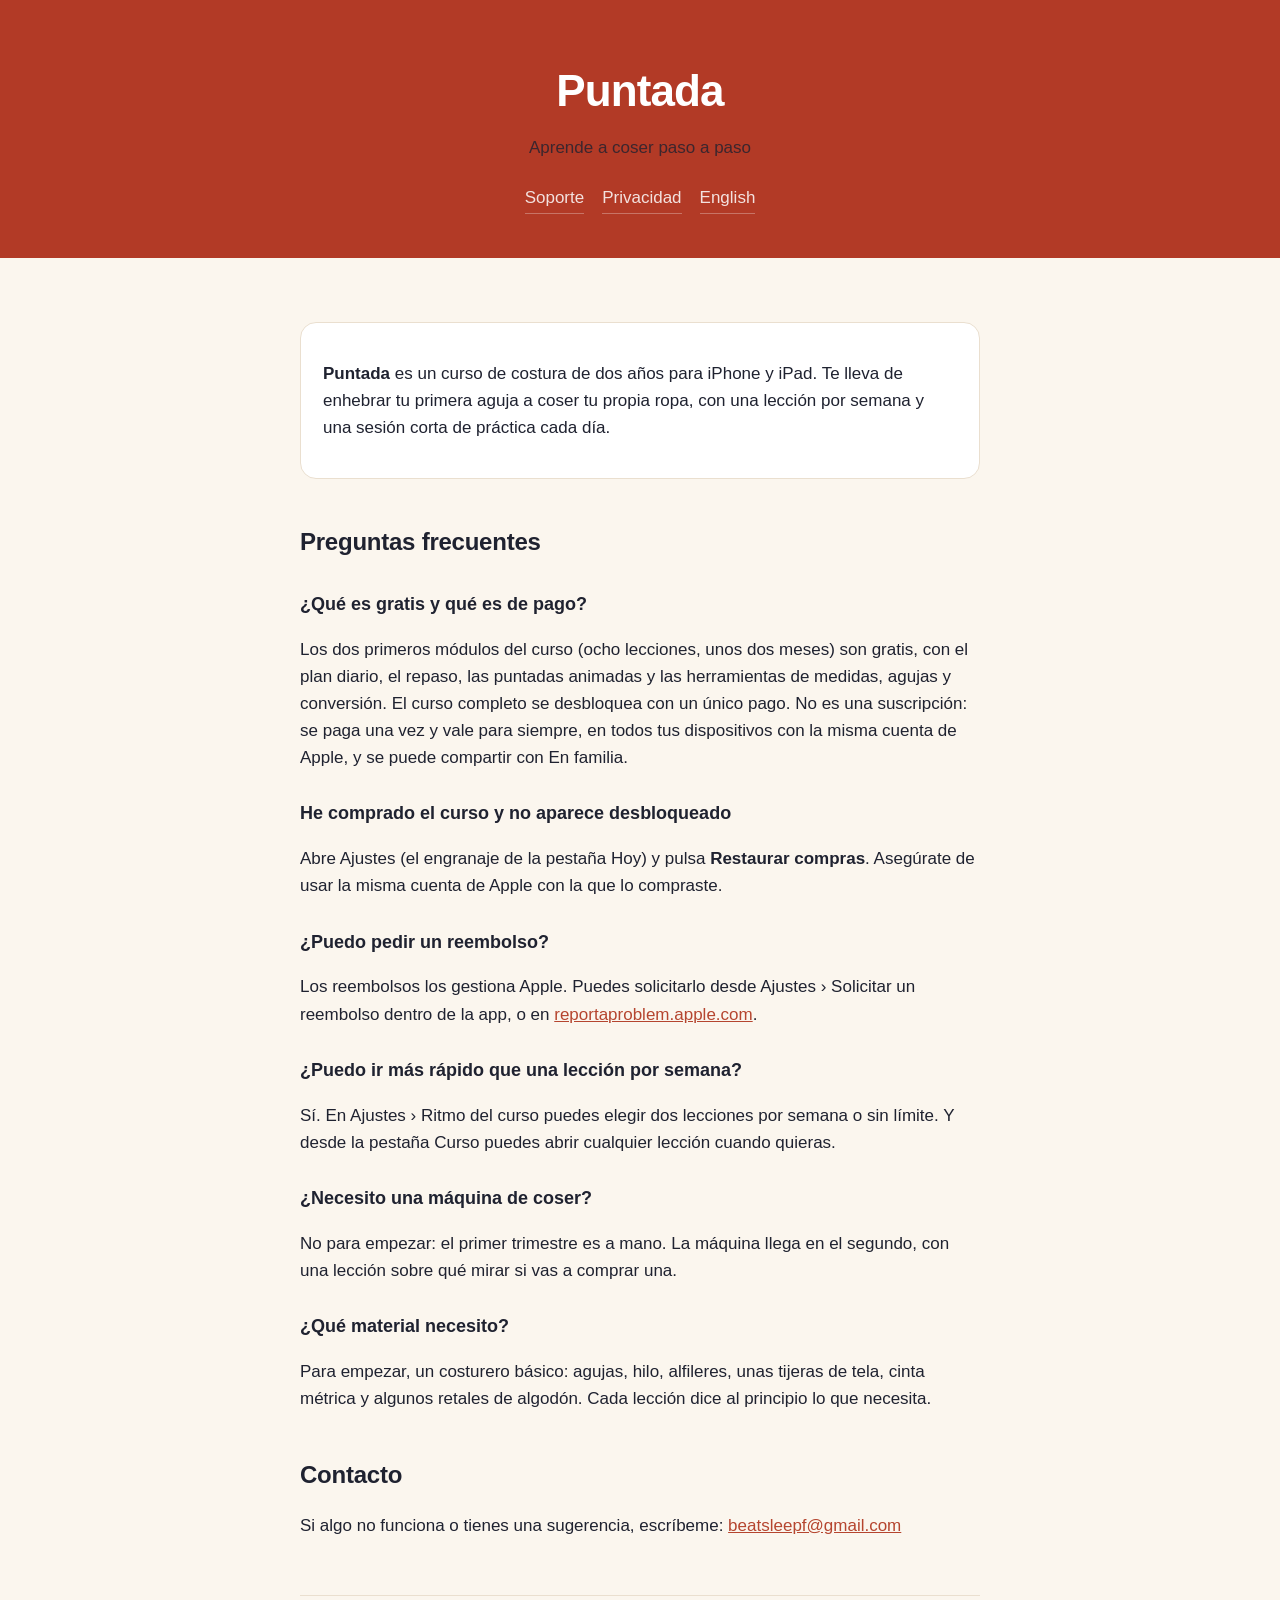
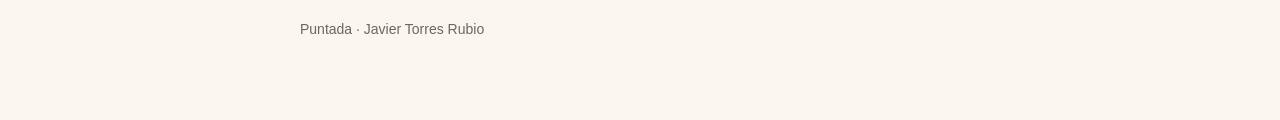
==== index.html @ d6b422dc "Web de soporte y privacidad de Puntada" ====
<!doctype html>
<html lang="es">
<head>
<meta charset="utf-8">
<meta name="viewport" content="width=device-width, initial-scale=1, viewport-fit=cover">
<title>Puntada: aprende a coser paso a paso · Soporte</title>
<link rel="canonical" href="https://javi7899.github.io/puntada-web/">
<link rel="alternate" hreflang="es" href="https://javi7899.github.io/puntada-web/">
<link rel="alternate" hreflang="en" href="https://javi7899.github.io/puntada-web/en/">
<meta name="description" content="Puntada es un curso de costura de dos años para iPhone y iPad: puntadas a mano, máquina, arreglos, patrones y confección, diez minutos al día. Soporte y preguntas frecuentes.">
<link rel="stylesheet" href="estilo.css">
</head>
<body>
<header>
  <h1>Puntada</h1>
  <p>Aprende a coser paso a paso</p>
  <nav>
    <a href="index.html">Soporte</a>
    <a href="privacidad.html">Privacidad</a>
    <a href="en/" hreflang="en" lang="en">English</a>
  </nav>
</header>
<main>
  <div class="card">
    <p><strong>Puntada</strong> es un curso de costura de dos años para iPhone y iPad. Te lleva de enhebrar tu primera aguja a coser tu propia ropa, con una lección por semana y una sesión corta de práctica cada día.</p>
  </div>

  <h2>Preguntas frecuentes</h2>
  <h3>¿Qué es gratis y qué es de pago?</h3>
  <p>Los dos primeros módulos del curso (ocho lecciones, unos dos meses) son gratis, con el plan diario, el repaso, las puntadas animadas y las herramientas de medidas, agujas y conversión. El curso completo se desbloquea con un único pago. No es una suscripción: se paga una vez y vale para siempre, en todos tus dispositivos con la misma cuenta de Apple, y se puede compartir con En familia.</p>
  <h3>He comprado el curso y no aparece desbloqueado</h3>
  <p>Abre Ajustes (el engranaje de la pestaña Hoy) y pulsa <strong>Restaurar compras</strong>. Asegúrate de usar la misma cuenta de Apple con la que lo compraste.</p>
  <h3>¿Puedo pedir un reembolso?</h3>
  <p>Los reembolsos los gestiona Apple. Puedes solicitarlo desde Ajustes › Solicitar un reembolso dentro de la app, o en <a href="https://reportaproblem.apple.com">reportaproblem.apple.com</a>.</p>
  <h3>¿Puedo ir más rápido que una lección por semana?</h3>
  <p>Sí. En Ajustes › Ritmo del curso puedes elegir dos lecciones por semana o sin límite. Y desde la pestaña Curso puedes abrir cualquier lección cuando quieras.</p>
  <h3>¿Necesito una máquina de coser?</h3>
  <p>No para empezar: el primer trimestre es a mano. La máquina llega en el segundo, con una lección sobre qué mirar si vas a comprar una.</p>
  <h3>¿Qué material necesito?</h3>
  <p>Para empezar, un costurero básico: agujas, hilo, alfileres, unas tijeras de tela, cinta métrica y algunos retales de algodón. Cada lección dice al principio lo que necesita.</p>

  <h2>Contacto</h2>
  <p>Si algo no funciona o tienes una sugerencia, escríbeme: <span data-correo><noscript>beatsleepf (arroba) gmail.com</noscript></span></p>

  <footer>Puntada · Javier Torres Rubio</footer>
</main>
<script src="contacto.js"></script>
</body>
</html>
---- estilo.css ----
:root {
  --canvas: #FBF6EE; --surface: #FFFFFF; --ink: #1F2230; --subtle: #6B6660;
  --hairline: #EADFCF; --brand: #B5452F; --deep: #B23A26;
}
@media (prefers-color-scheme: dark) {
  :root {
    --canvas: #15171F; --surface: #22252F; --ink: #F3EEE6; --subtle: #A8A296;
    --hairline: #2D313D; --brand: #F27E68; --deep: #7A2A1D;
  }
}
* { box-sizing: border-box; }
body {
  margin: 0; background: var(--canvas); color: var(--ink);
  font: 17px/1.6 -apple-system, BlinkMacSystemFont, "Segoe UI", Roboto, sans-serif;
  -webkit-font-smoothing: antialiased;
}
/* Nada de backdrop-filter en una cabecera fija: crea un contexto de composición
   que oscurece toda la página que queda por debajo. */
header {
  background: var(--deep); color: #fff; padding: 56px 20px 44px; text-align: center;
}
header h1 { margin: 0 0 8px; font-size: clamp(30px, 7vw, 44px); letter-spacing: -0.02em; }
header p { margin: 0; opacity: 0.8; font-size: 17px; }
nav { display: flex; gap: 18px; justify-content: center; margin-top: 22px; flex-wrap: wrap; }
nav a { color: #fff; opacity: 0.85; text-decoration: none; border-bottom: 1px solid rgba(255,255,255,.35); padding-bottom: 2px; }
nav a:hover { opacity: 1; }
main { max-width: 720px; margin: 0 auto; padding: 44px 20px 80px; }
h2 { font-size: 24px; margin: 44px 0 12px; letter-spacing: -0.01em; }
h2:first-child { margin-top: 0; }
h3 { font-size: 18px; margin: 28px 0 6px; }
p, li { color: var(--ink); }
.subtle { color: var(--subtle); }
ul { padding-left: 22px; }
li { margin-bottom: 8px; }
.card {
  background: var(--surface); border: 1px solid var(--hairline);
  border-radius: 16px; padding: 20px 22px; margin: 20px 0;
}
a { color: var(--brand); }
footer { border-top: 1px solid var(--hairline); margin-top: 56px; padding-top: 22px; color: var(--subtle); font-size: 14px; }
code { background: var(--hairline); padding: 2px 6px; border-radius: 5px; font-size: 14px; }
@media (prefers-reduced-motion: reduce) { * { transition: none !important; animation: none !important; } }
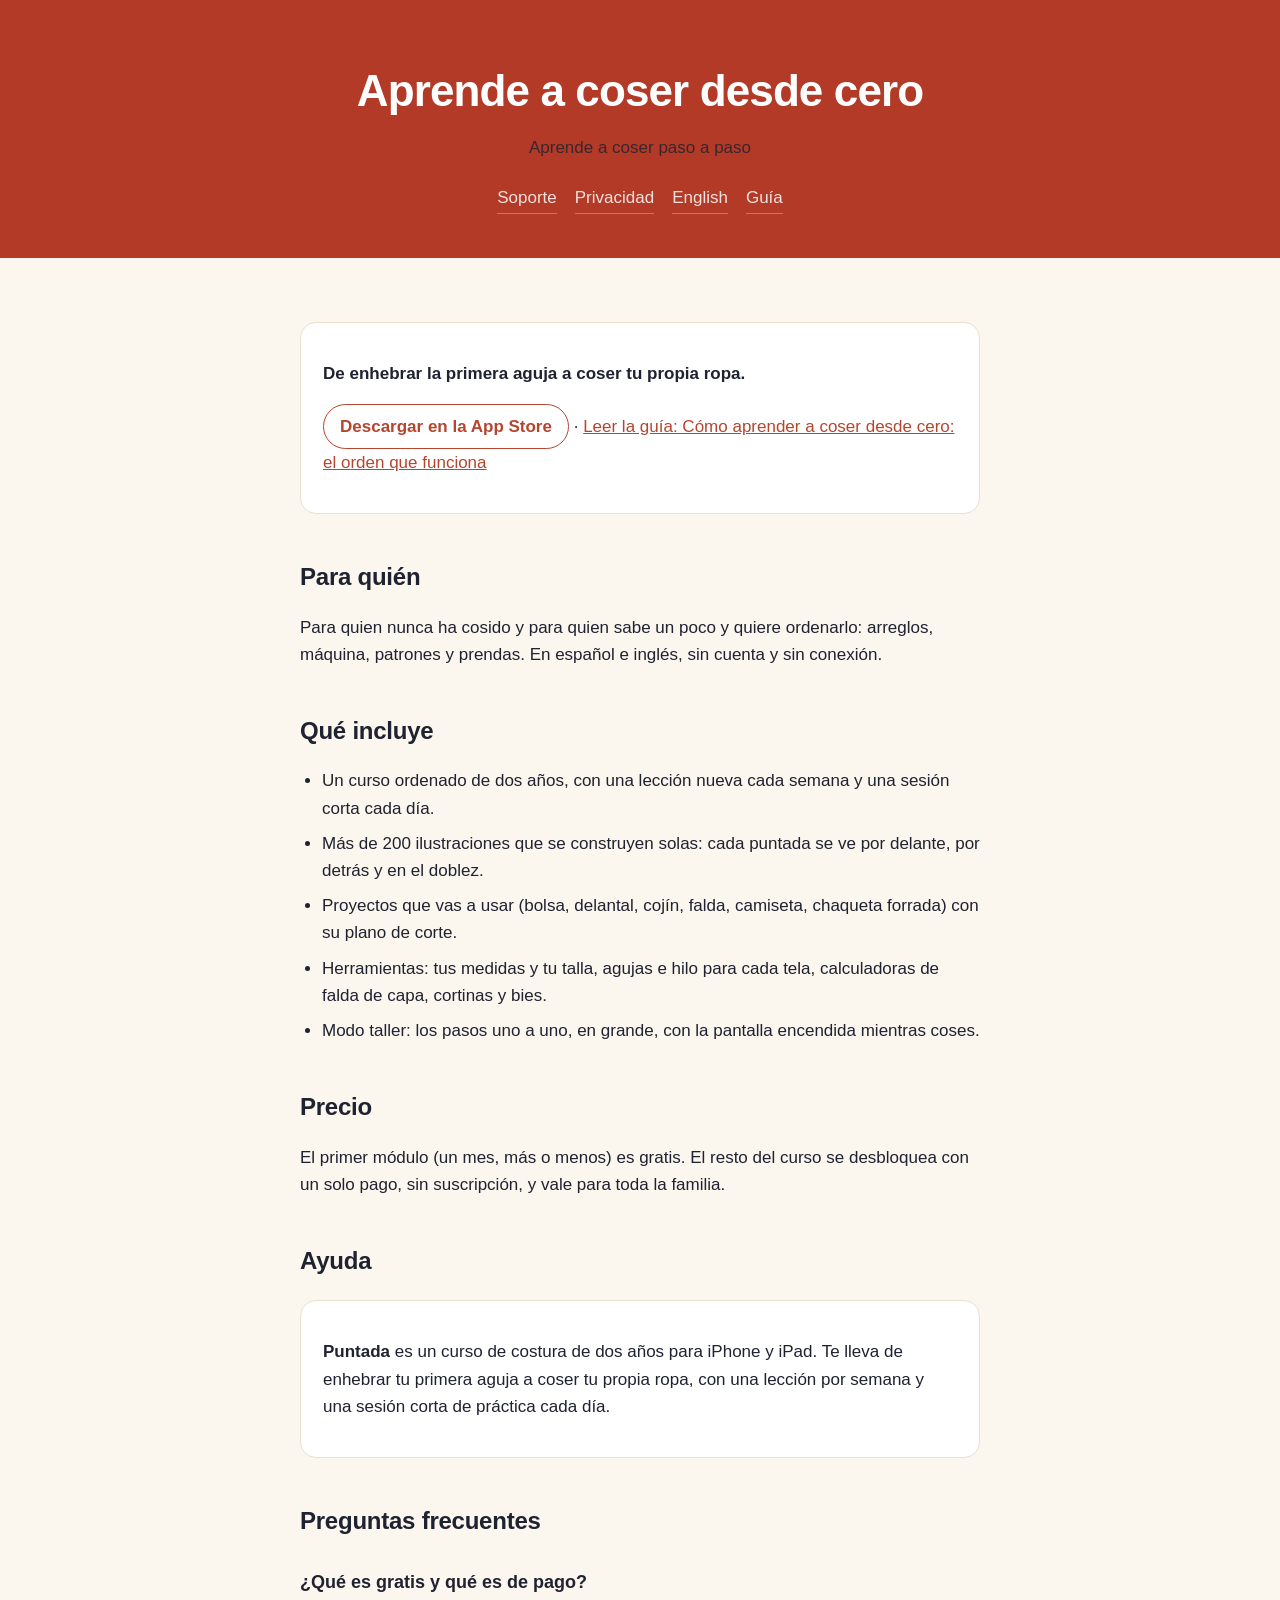
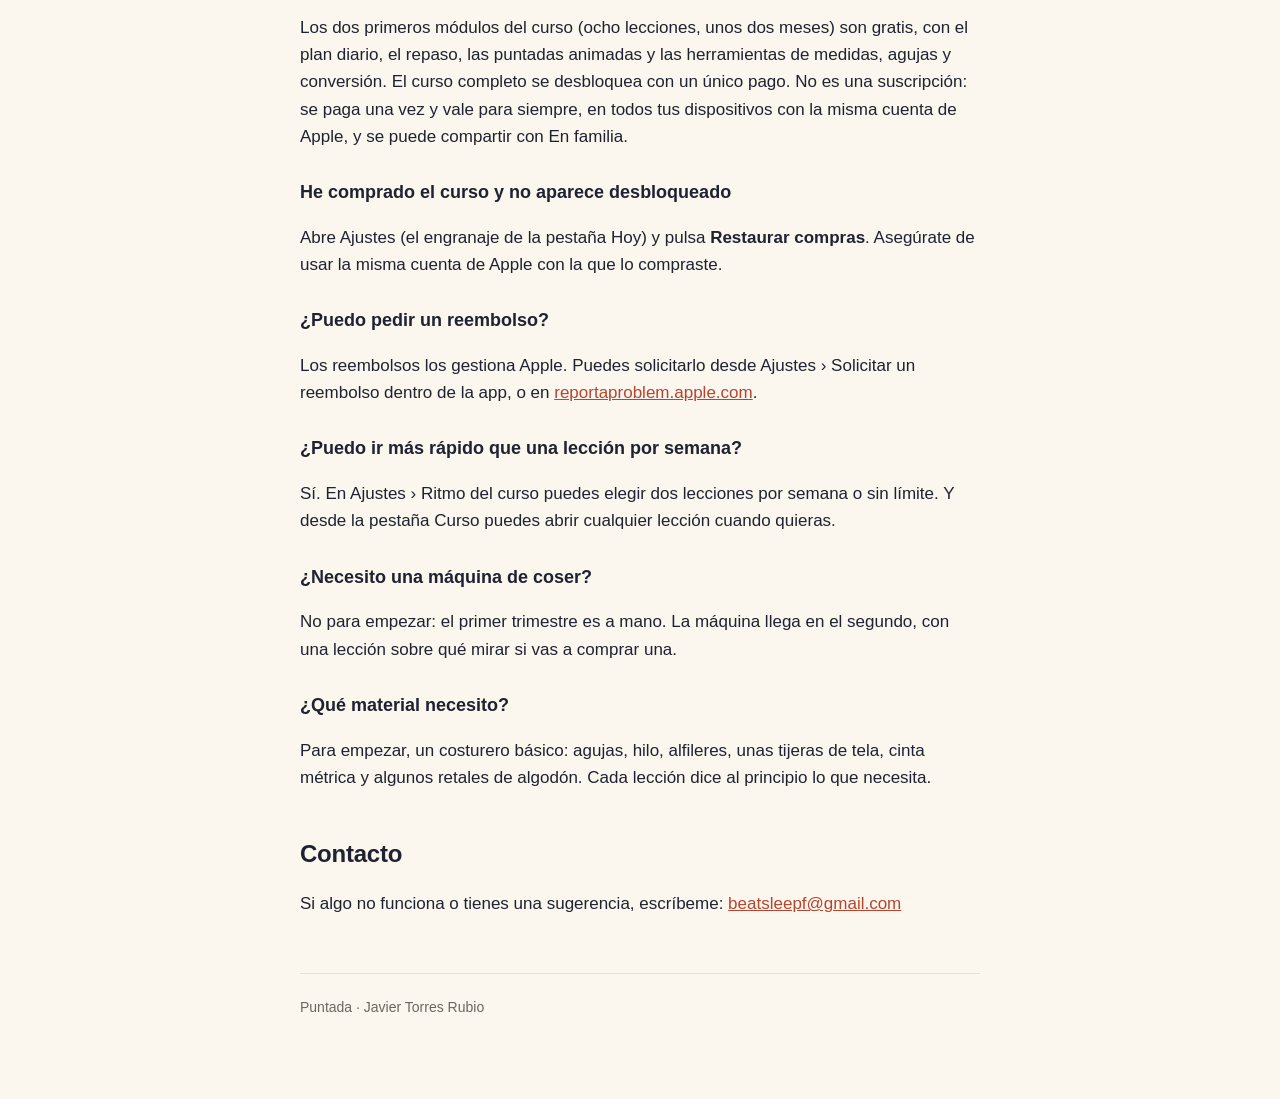
==== commit c865931a: "Presentation, practical guide (es/en), App Store banner and structured data Co-Authored-By: Claude O" ====
--- a/index.html
+++ b/index.html
@@ -3,24 +3,39 @@
 <head>
 <meta charset="utf-8">
 <meta name="viewport" content="width=device-width, initial-scale=1, viewport-fit=cover">
-<title>Puntada: aprende a coser paso a paso · Soporte</title>
+<title>Puntada: aprende a coser desde cero, a mano y a máquina</title>
+<meta name="apple-itunes-app" content="app-id=6822655877">
+<script type="application/ld+json">{"@context": "https://schema.org", "@type": "SoftwareApplication", "name": "Puntada", "operatingSystem": "iOS, iPadOS", "applicationCategory": "EducationalApplication", "inLanguage": "es", "description": "Curso de costura de dos años para iPhone y iPad: puntadas, máquina, arreglos, patrones y confección, diez minutos al día. Primer mes gratis, después un solo pago.", "url": "https://javi7899.github.io/puntada-web/", "downloadUrl": "https://apps.apple.com/app/id6822655877", "offers": {"@type": "Offer", "price": "0", "priceCurrency": "EUR"}}</script>
 <link rel="canonical" href="https://javi7899.github.io/puntada-web/">
 <link rel="alternate" hreflang="es" href="https://javi7899.github.io/puntada-web/">
 <link rel="alternate" hreflang="en" href="https://javi7899.github.io/puntada-web/en/">
-<meta name="description" content="Puntada es un curso de costura de dos años para iPhone y iPad: puntadas a mano, máquina, arreglos, patrones y confección, diez minutos al día. Soporte y preguntas frecuentes.">
+<meta name="description" content="Curso de costura de dos años para iPhone y iPad: puntadas, máquina, arreglos, patrones y confección, diez minutos al día. Primer mes gratis, después un solo pago.">
 <link rel="stylesheet" href="estilo.css">
 </head>
 <body>
 <header>
-  <h1>Puntada</h1>
+  <h1>Aprende a coser desde cero</h1>
   <p>Aprende a coser paso a paso</p>
   <nav>
     <a href="index.html">Soporte</a>
     <a href="privacidad.html">Privacidad</a>
     <a href="en/" hreflang="en" lang="en">English</a>
-  </nav>
+   <a href="guia.html">Guía</a></nav>
 </header>
 <main>
+  <!-- presentacion -->
+  <section class="card">
+    <p><strong>De enhebrar la primera aguja a coser tu propia ropa.</strong></p>
+    <p><a class="tienda" href="https://apps.apple.com/app/id6822655877">Descargar en la App Store</a> · <a href="guia.html">Leer la guía: Cómo aprender a coser desde cero: el orden que funciona</a></p>
+  </section>
+  <h2>Para quién</h2>
+  <p>Para quien nunca ha cosido y para quien sabe un poco y quiere ordenarlo: arreglos, máquina, patrones y prendas. En español e inglés, sin cuenta y sin conexión.</p>
+  <h2>Qué incluye</h2>
+  <ul><li>Un curso ordenado de dos años, con una lección nueva cada semana y una sesión corta cada día.</li><li>Más de 200 ilustraciones que se construyen solas: cada puntada se ve por delante, por detrás y en el doblez.</li><li>Proyectos que vas a usar (bolsa, delantal, cojín, falda, camiseta, chaqueta forrada) con su plano de corte.</li><li>Herramientas: tus medidas y tu talla, agujas e hilo para cada tela, calculadoras de falda de capa, cortinas y bies.</li><li>Modo taller: los pasos uno a uno, en grande, con la pantalla encendida mientras coses.</li></ul>
+  <h2>Precio</h2>
+  <p>El primer módulo (un mes, más o menos) es gratis. El resto del curso se desbloquea con un solo pago, sin suscripción, y vale para toda la familia.</p>
+  <h2>Ayuda</h2>
+  <!-- /presentacion -->
   <div class="card">
     <p><strong>Puntada</strong> es un curso de costura de dos años para iPhone y iPad. Te lleva de enhebrar tu primera aguja a coser tu propia ropa, con una lección por semana y una sesión corta de práctica cada día.</p>
   </div>
--- a/estilo.css
+++ b/estilo.css
@@ -40,3 +40,6 @@
 footer { border-top: 1px solid var(--hairline); margin-top: 56px; padding-top: 22px; color: var(--subtle); font-size: 14px; }
 code { background: var(--hairline); padding: 2px 6px; border-radius: 5px; font-size: 14px; }
 @media (prefers-reduced-motion: reduce) { * { transition: none !important; animation: none !important; } }
+
+/* Enlace a la App Store en la presentación. */
+a.tienda { display: inline-block; font-weight: 600; text-decoration: none; padding: 8px 16px; border-radius: 999px; border: 1px solid currentColor; }
